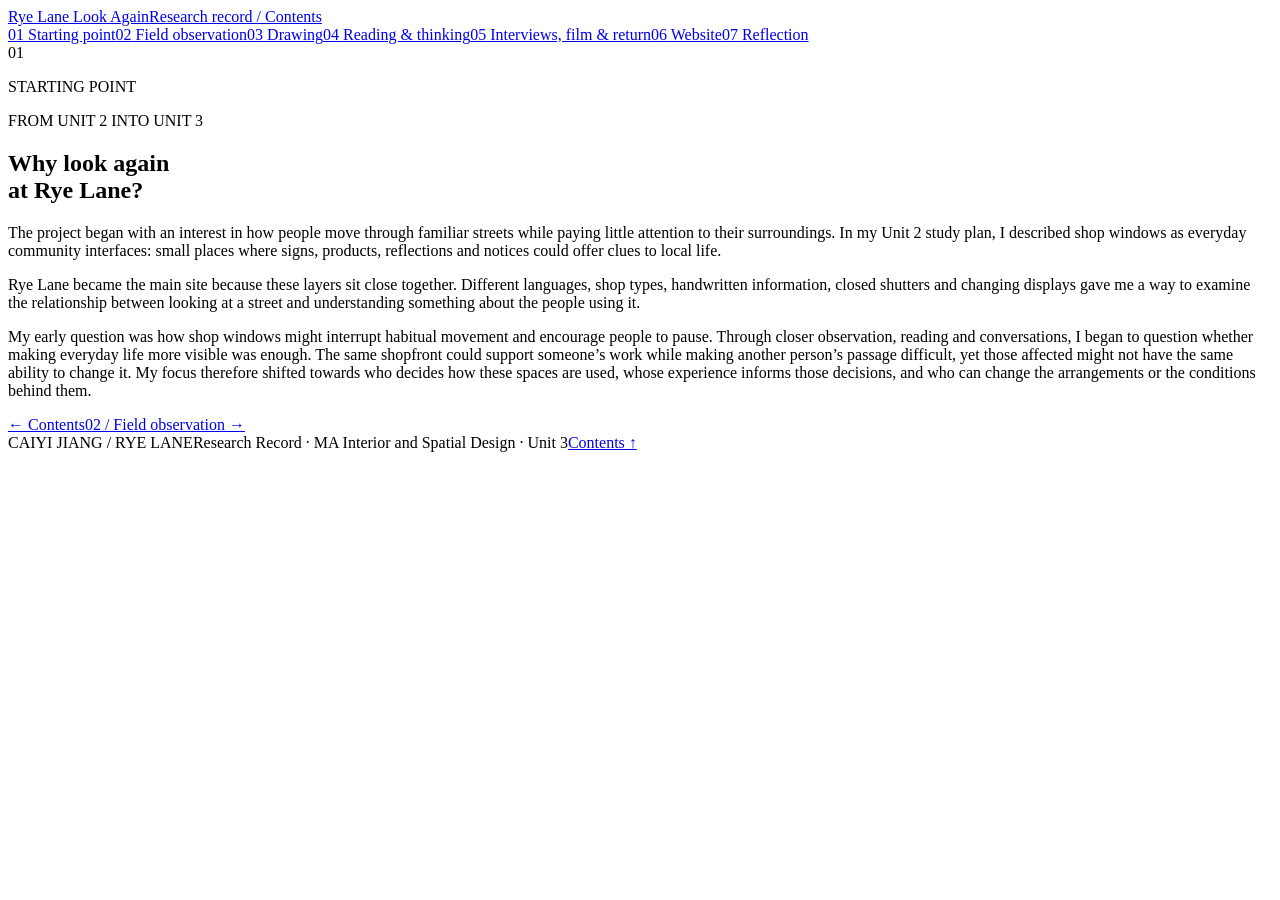
==== 01-starting-point.html @ e23d36af "Publish research record — pages and interviews (1/5)" ====
<!doctype html><html lang="en"><head><meta charset="utf-8"><meta name="viewport" content="width=device-width,initial-scale=1"><title>Starting point — Rye Lane Research Record</title><link rel="stylesheet" href="style.css"></head><body><header><a href="index.html" class="brand">Rye Lane Look Again</a><a href="index.html">Research record / Contents</a></header><nav class="chapter-nav" aria-label="Research record chapters"><a href="01-starting-point.html" aria-current="page"><span>01</span> Starting point</a><a href="02-field-observation.html"><span>02</span> Field observation</a><a href="03-drawing.html"><span>03</span> Drawing</a><a href="04-reading-thinking.html"><span>04</span> Reading & thinking</a><a href="05-interviews-film-return.html"><span>05</span> Interviews, film & return</a><a href="06-website.html"><span>06</span> Website</a><a href="07-reflection.html"><span>07</span> Reflection</a></nav><main class="chapter-page"><section id="starting" class="chapter"><aside><span>01</span><p>STARTING POINT</p></aside><div class="content"><p class="eyebrow">FROM UNIT 2 INTO UNIT 3</p><h2>Why look again<br>at Rye Lane?</h2><p>The project began with an interest in how people move through familiar streets while paying little attention to their surroundings. In my Unit 2 study plan, I described shop windows as everyday community interfaces: small places where signs, products, reflections and notices could offer clues to local life.</p><p>Rye Lane became the main site because these layers sit close together. Different languages, shop types, handwritten information, closed shutters and changing displays gave me a way to examine the relationship between looking at a street and understanding something about the people using it.</p><p>My early question was how shop windows might interrupt habitual movement and encourage people to pause. Through closer observation, reading and conversations, I began to question whether making everyday life more visible was enough. The same shopfront could support someone’s work while making another person’s passage difficult, yet those affected might not have the same ability to change it. My focus therefore shifted towards who decides how these spaces are used, whose experience informs those decisions, and who can change the arrangements or the conditions behind them.</p></div></section><nav class="page-turn" aria-label="Previous and next chapter"><a href="index.html">← Contents</a><a href="02-field-observation.html">02 / Field observation →</a></nav></main><footer><span>CAIYI JIANG / RYE LANE</span><span>Research Record · MA Interior and Spatial Design · Unit 3</span><a href="index.html">Contents ↑</a></footer><dialog id="image-dialog" aria-label="Image viewer"><div class="viewer-toolbar"><span id="viewer-title"></span><button type="button" id="viewer-close" aria-label="Close image viewer">Close ×</button></div><div class="viewer-stage"><button type="button" id="viewer-prev" aria-label="Previous image">←</button><img id="viewer-image" alt=""><button type="button" id="viewer-next" aria-label="Next image">→</button></div><p id="viewer-caption" aria-live="polite"></p></dialog><script src="gallery.js"></script></body></html>
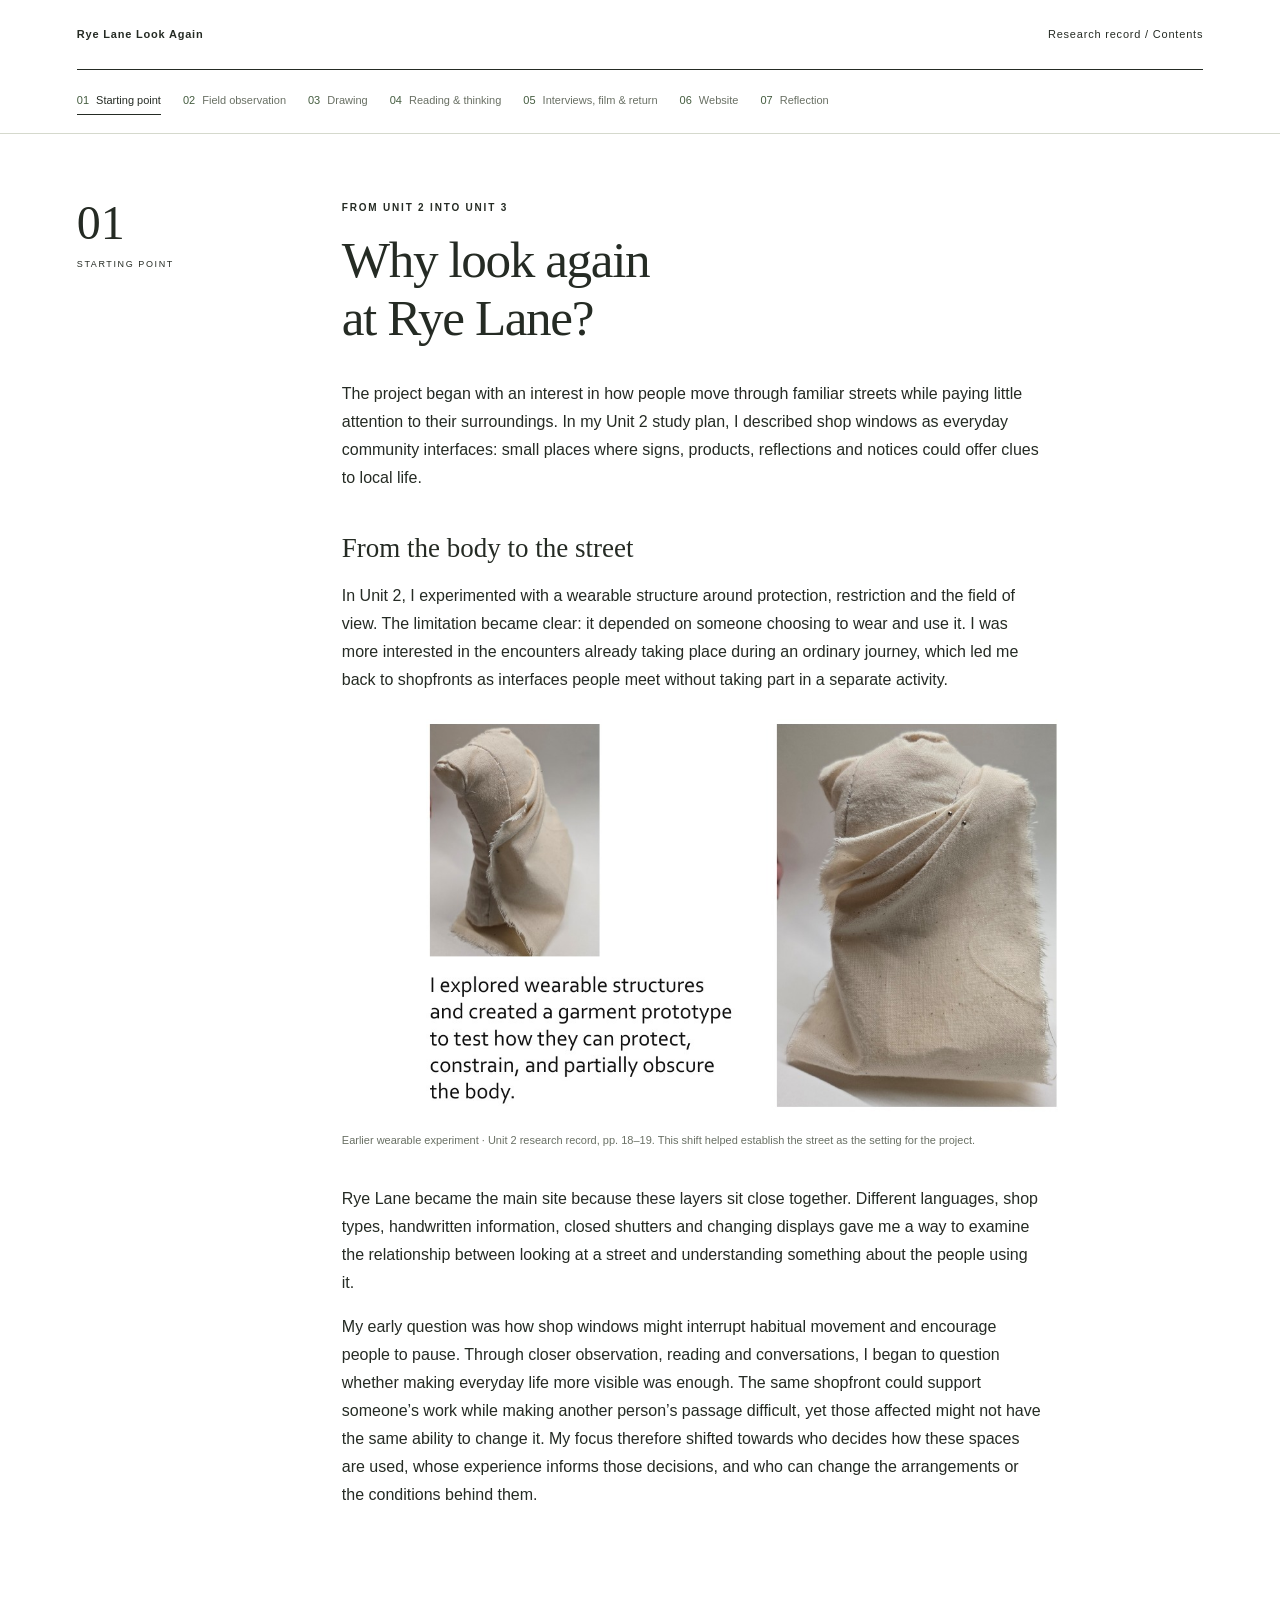
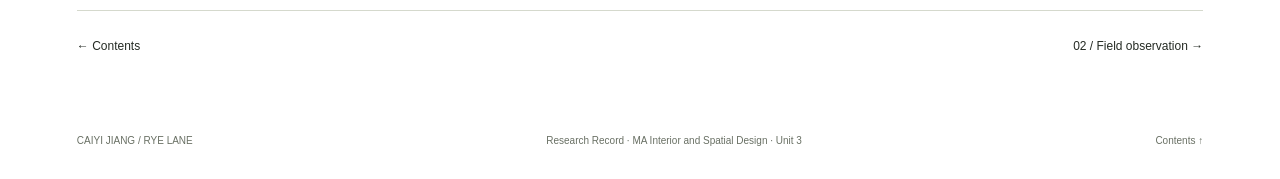
==== commit b3369877: "Connect Unit 2 experiments and visual studies to Unit 3 research" ====
--- a/01-starting-point.html
+++ b/01-starting-point.html
@@ -1 +1 @@
-<!doctype html><html lang="en"><head><meta charset="utf-8"><meta name="viewport" content="width=device-width,initial-scale=1"><title>Starting point — Rye Lane Research Record</title><link rel="stylesheet" href="style.css"></head><body><header><a href="index.html" class="brand">Rye Lane Look Again</a><a href="index.html">Research record / Contents</a></header><nav class="chapter-nav" aria-label="Research record chapters"><a href="01-starting-point.html" aria-current="page"><span>01</span> Starting point</a><a href="02-field-observation.html"><span>02</span> Field observation</a><a href="03-drawing.html"><span>03</span> Drawing</a><a href="04-reading-thinking.html"><span>04</span> Reading & thinking</a><a href="05-interviews-film-return.html"><span>05</span> Interviews, film & return</a><a href="06-website.html"><span>06</span> Website</a><a href="07-reflection.html"><span>07</span> Reflection</a></nav><main class="chapter-page"><section id="starting" class="chapter"><aside><span>01</span><p>STARTING POINT</p></aside><div class="content"><p class="eyebrow">FROM UNIT 2 INTO UNIT 3</p><h2>Why look again<br>at Rye Lane?</h2><p>The project began with an interest in how people move through familiar streets while paying little attention to their surroundings. In my Unit 2 study plan, I described shop windows as everyday community interfaces: small places where signs, products, reflections and notices could offer clues to local life.</p><p>Rye Lane became the main site because these layers sit close together. Different languages, shop types, handwritten information, closed shutters and changing displays gave me a way to examine the relationship between looking at a street and understanding something about the people using it.</p><p>My early question was how shop windows might interrupt habitual movement and encourage people to pause. Through closer observation, reading and conversations, I began to question whether making everyday life more visible was enough. The same shopfront could support someone’s work while making another person’s passage difficult, yet those affected might not have the same ability to change it. My focus therefore shifted towards who decides how these spaces are used, whose experience informs those decisions, and who can change the arrangements or the conditions behind them.</p></div></section><nav class="page-turn" aria-label="Previous and next chapter"><a href="index.html">← Contents</a><a href="02-field-observation.html">02 / Field observation →</a></nav></main><footer><span>CAIYI JIANG / RYE LANE</span><span>Research Record · MA Interior and Spatial Design · Unit 3</span><a href="index.html">Contents ↑</a></footer><dialog id="image-dialog" aria-label="Image viewer"><div class="viewer-toolbar"><span id="viewer-title"></span><button type="button" id="viewer-close" aria-label="Close image viewer">Close ×</button></div><div class="viewer-stage"><button type="button" id="viewer-prev" aria-label="Previous image">←</button><img id="viewer-image" alt=""><button type="button" id="viewer-next" aria-label="Next image">→</button></div><p id="viewer-caption" aria-live="polite"></p></dialog><script src="gallery.js"></script></body></html>+<!doctype html><html lang="en"><head><meta charset="utf-8"><meta name="viewport" content="width=device-width,initial-scale=1"><title>Starting point — Rye Lane Research Record</title><link rel="stylesheet" href="style.css"></head><body><header><a href="index.html" class="brand">Rye Lane Look Again</a><a href="index.html">Research record / Contents</a></header><nav class="chapter-nav" aria-label="Research record chapters"><a href="01-starting-point.html" aria-current="page"><span>01</span> Starting point</a><a href="02-field-observation.html"><span>02</span> Field observation</a><a href="03-drawing.html"><span>03</span> Drawing</a><a href="04-reading-thinking.html"><span>04</span> Reading & thinking</a><a href="05-interviews-film-return.html"><span>05</span> Interviews, film & return</a><a href="06-website.html"><span>06</span> Website</a><a href="07-reflection.html"><span>07</span> Reflection</a></nav><main class="chapter-page"><section id="starting" class="chapter"><aside><span>01</span><p>STARTING POINT</p></aside><div class="content"><p class="eyebrow">FROM UNIT 2 INTO UNIT 3</p><h2>Why look again<br>at Rye Lane?</h2><p>The project began with an interest in how people move through familiar streets while paying little attention to their surroundings. In my Unit 2 study plan, I described shop windows as everyday community interfaces: small places where signs, products, reflections and notices could offer clues to local life.</p><h3 class="subheading">From the body to the street</h3><p>In Unit 2, I experimented with a wearable structure around protection, restriction and the field of view. The limitation became clear: it depended on someone choosing to wear and use it. I was more interested in the encounters already taking place during an ordinary journey, which led me back to shopfronts as interfaces people meet without taking part in a separate activity.</p><figure class="unit2-figure"><a href="assets--unit2--wearable.jpg"><img loading="lazy" src="assets--unit2--wearable.jpg" alt="Earlier wearable model exploring protection and restricted vision"></a><figcaption>Earlier wearable experiment · Unit 2 research record, pp. 18–19. This shift helped establish the street as the setting for the project.</figcaption></figure><p>Rye Lane became the main site because these layers sit close together. Different languages, shop types, handwritten information, closed shutters and changing displays gave me a way to examine the relationship between looking at a street and understanding something about the people using it.</p><p>My early question was how shop windows might interrupt habitual movement and encourage people to pause. Through closer observation, reading and conversations, I began to question whether making everyday life more visible was enough. The same shopfront could support someone’s work while making another person’s passage difficult, yet those affected might not have the same ability to change it. My focus therefore shifted towards who decides how these spaces are used, whose experience informs those decisions, and who can change the arrangements or the conditions behind them.</p></div></section><nav class="page-turn" aria-label="Previous and next chapter"><a href="index.html">← Contents</a><a href="02-field-observation.html">02 / Field observation →</a></nav></main><footer><span>CAIYI JIANG / RYE LANE</span><span>Research Record · MA Interior and Spatial Design · Unit 3</span><a href="index.html">Contents ↑</a></footer><dialog id="image-dialog" aria-label="Image viewer"><div class="viewer-toolbar"><span id="viewer-title"></span><button type="button" id="viewer-close" aria-label="Close image viewer">Close ×</button></div><div class="viewer-stage"><button type="button" id="viewer-prev" aria-label="Previous image">←</button><img id="viewer-image" alt=""><button type="button" id="viewer-next" aria-label="Next image">→</button></div><p id="viewer-caption" aria-live="polite"></p></dialog><script src="gallery.js"></script></body></html>
--- a/style.css
+++ b/style.css
@@ -0,0 +1,35 @@
+:root{--bg:#fff;--ink:#252b24;--muted:#697064;--green:#455d40;--line:#d5d9cd}*{box-sizing:border-box}html{scroll-behavior:smooth;scroll-padding-top:30px}body{margin:0;background:var(--bg);color:var(--ink);font-family:Arial,sans-serif;line-height:1.75;font-size:16px}a{color:inherit;text-decoration:none}a:focus-visible{outline:2px solid var(--green);outline-offset:5px}header{margin:0 6%;display:flex;justify-content:space-between;padding:25px 0;border-bottom:1px solid var(--ink);font-size:11px;letter-spacing:.8px}.brand{font-weight:700}.brand span{margin-left:25px;font-weight:400;color:var(--muted)}main{max-width:1350px;margin:auto;padding:0 6%}.hero{padding:65px 0 0}.eyebrow{font-size:10px;font-weight:600;letter-spacing:1.8px}h1,h2,h3,blockquote{font-family:Georgia,serif;font-weight:400}h1{font-size:clamp(66px,8vw,112px);line-height:1.04;letter-spacing:-4px;margin:30px 0}h1 em{color:var(--green)}.opening{font-size:21px;max-width:640px;color:var(--muted);line-height:1.6;margin:30px 0 45px}figure{margin:35px 0}figure img{width:100%;display:block;max-height:440px;object-fit:contain;background:#fff}.hero figure img{height:255px;object-fit:cover}figcaption{font-size:11px;color:var(--muted);margin-top:12px;max-width:680px;line-height:1.6}nav{display:flex;flex-wrap:wrap;gap:14px 30px;padding:25px 0 35px;font-size:11px;border-bottom:1px solid var(--ink)}nav a:hover,header>a:hover{text-decoration:underline;text-underline-offset:5px}.chapter{display:grid;grid-template-columns:210px minmax(0,1fr);gap:55px;padding:85px 0;border-bottom:1px solid var(--line)}aside>span{font-family:Georgia,serif;font-size:48px;line-height:1}aside>p{font-size:9px;letter-spacing:1.6px;max-width:150px}.content{max-width:800px}.content>.eyebrow{margin-top:0}h2{font-size:clamp(35px,4vw,54px);line-height:1.14;letter-spacing:-1.4px;margin:15px 0 32px}.content>p{max-width:700px}.field img{height:390px;object-fit:cover}.turn{padding:23px 0 0;margin-top:35px;border-top:1px solid var(--green)}.turn>span,.question>span,.method>span{font-size:9px;letter-spacing:1.5px;font-weight:600;color:var(--green)}.turn>p{font-family:Georgia,serif;font-size:25px;line-height:1.5;margin:12px 0 0}.reading{margin:35px 0}.reading article{display:grid;grid-template-columns:1.2fr 1fr;gap:0 20px;border-top:1px solid var(--line);padding:20px 0}.reading h3{font-size:23px;margin:0}.reading span{font-size:10px;align-self:center;color:var(--green)}.reading p{grid-column:1/-1;font-size:14px;margin-bottom:0;color:var(--muted)}.question{background:#e9eddf;padding:28px 32px;margin-top:35px}.question>p{font-family:Georgia,serif;font-size:26px;line-height:1.5;margin:12px 0 0}.method{border-top:1px solid var(--line);border-bottom:1px solid var(--line);margin:32px 0 18px;padding:22px 0}.method>p{font-size:13px;line-height:2;margin:8px 0}.method b{font-weight:400;color:var(--green);padding:0 8px}.note{font-size:11px;line-height:1.8;color:var(--muted)}.interview{margin-top:40px;padding-top:25px;border-top:1px solid var(--line)}.case-label{font-size:10px;letter-spacing:.9px;font-weight:600;color:var(--green)}.case-label span{display:block;font-size:10px;letter-spacing:0;font-weight:400;color:var(--muted);margin-top:4px}blockquote{font-size:30px;line-height:1.4;margin:25px 0 18px;max-width:650px}.account{font-size:15px}.analysis{display:grid;grid-template-columns:1fr 1.15fr 1.25fr;gap:25px;padding:10px 0}.analysis h4{font-size:10px;letter-spacing:.5px;margin:8px 0}.analysis p{font-size:13px;color:var(--muted);margin:0;line-height:1.75}.argument{padding:0;list-style:none;counter-reset:argument;margin-top:35px}.argument li{counter-increment:argument;position:relative;padding:20px 0 20px 48px;border-top:1px solid var(--line)}.argument li:before{content:'0' counter(argument);position:absolute;left:0;top:24px;font-size:11px;color:var(--green)}.argument h3{font-size:24px;margin:0 0 10px;line-height:1.4}.argument p{font-size:14px;color:var(--muted);margin:0}.practice article{padding:25px 0;border-top:1px solid var(--line)}.practice span{font-size:10px;letter-spacing:1px;color:var(--green)}.practice h3{font-size:27px;margin:8px 0}.practice p{font-size:15px;margin-bottom:0}.closing{margin:35px 0;padding:25px 0;border-top:1px solid var(--green)}.closing h3{font-size:28px;margin:0 0 15px}.closing p{font-size:16px}footer{display:flex;justify-content:space-between;gap:20px;padding:30px 6%;font-size:10px;color:var(--muted)}@media(max-width:800px){.chapter{grid-template-columns:130px minmax(0,1fr);gap:25px;padding:60px 0}.analysis{grid-template-columns:1fr;gap:15px}.analysis h4{margin-bottom:3px}h1{letter-spacing:-2px}.opening{font-size:19px}}@media(max-width:560px){header{font-size:9px}.brand span{display:block;margin:3px 0 0}.hero{padding-top:35px}h1{font-size:62px}.hero figure img{height:160px}nav{gap:12px 20px}.chapter{grid-template-columns:1fr;gap:20px;padding:45px 0}aside{display:flex;gap:18px;align-items:center}aside>span{font-size:28px}aside>p{max-width:none;margin:0}h2{font-size:36px}.field img{height:270px}.reading article{grid-template-columns:1fr;gap:5px}.reading h3{font-size:22px}.question{padding:22px}.question>p{font-size:23px}blockquote{font-size:26px}footer{flex-direction:column;gap:8px}}@media(prefers-reduced-motion:reduce){html{scroll-behavior:auto}}
+
+.subheading,.reflection-detail h3{font-family:Georgia,serif;font-size:27px;line-height:1.35;font-weight:400;margin:38px 0 16px}.research-steps{display:grid;grid-template-columns:repeat(3,1fr);gap:24px;border-top:1px solid var(--line);border-bottom:1px solid var(--line);padding:24px 0;margin:30px 0}.research-steps span{font-size:9px;letter-spacing:1px;color:var(--green)}.research-steps p{font-size:14px;line-height:1.7;margin-bottom:0}.practice article>p,.reflection-detail>p{max-width:700px}.practice figure{margin:28px 0}.sequence img{max-height:none}.film-player,.short-film{margin-top:35px;padding-top:25px;border-top:1px solid var(--line)}video{display:block;width:100%;aspect-ratio:16/9;background:#111}.text-link{font-size:12px;text-decoration:underline;text-underline-offset:4px}.short-film h4{font-family:Georgia,serif;font-size:23px;font-weight:400;margin:0 0 15px}.short-film p{font-size:14px}.reflection-detail{margin-top:35px}.practice .note{font-size:11px}.film-player>p{margin:12px 0}.film-player>.eyebrow{margin-bottom:15px}@media(max-width:560px){.research-steps{grid-template-columns:1fr;gap:15px}.research-steps p{margin-top:5px}.subheading,.reflection-detail h3{font-size:25px}}
+
+.drawing-process{display:grid;grid-template-columns:repeat(2,1fr);gap:20px 30px;margin:35px 0;padding:25px 0;border-top:1px solid var(--line);border-bottom:1px solid var(--line)}.drawing-process span{font-size:10px;letter-spacing:1px;color:var(--green)}.drawing-process p{font-size:14px;margin-bottom:0}.content>article h3{font-size:27px;line-height:1.4}.content>article>span{display:none}.content>article>p{max-width:700px}.return-visit{border-top:1px solid var(--line);margin-top:45px;padding-top:30px}.return-visit h4{font-family:Georgia,serif;font-size:23px;font-weight:400;margin:30px 0 15px}.return-visit>p{max-width:700px}.content>article>h3:first-of-type{margin-top:30px}@media(max-width:560px){.drawing-process{grid-template-columns:1fr}}
+
+.gallery-intro{margin:35px 0 25px}.gallery-intro>p:not(.eyebrow){font-size:14px;color:var(--muted);max-width:680px}.photo-gallery{display:grid;grid-template-columns:repeat(3,minmax(0,1fr));gap:22px 16px;margin:25px 0 40px}.photo-gallery figure,.drawing-gallery figure{margin:0;min-width:0}.photo-gallery img{aspect-ratio:4/3;width:100%;height:auto;max-height:none;object-fit:contain;background:white}.photo-gallery figcaption{font-size:9px;letter-spacing:.8px;margin-top:8px}.photo-gallery a,.drawing-gallery>figure>a{display:block}.photo-gallery a:hover img,.drawing-gallery>figure>a:hover img{opacity:.85}.drawing-gallery{display:grid;grid-template-columns:repeat(2,minmax(0,1fr));gap:35px 20px;margin:30px 0 45px}.drawing-gallery img{width:100%;height:auto;max-height:none;aspect-ratio:4/3;object-fit:contain;background:#fff}.drawing-gallery .wide-drawing{grid-column:1/-1}.drawing-gallery .wide-drawing img{aspect-ratio:auto}.drawing-gallery figcaption{border-top:1px solid var(--line);padding-top:10px;font-size:11px;line-height:1.7}.drawing-gallery figcaption>span{display:block;font-size:9px;letter-spacing:.8px;color:var(--muted)}.drawing-gallery figcaption>a{display:block;color:var(--green);font-size:10px;margin-top:4px}@media(max-width:850px){.photo-gallery{grid-template-columns:repeat(2,minmax(0,1fr))}}@media(max-width:560px){.drawing-gallery{grid-template-columns:1fr}.photo-gallery{gap:18px 12px}.photo-gallery figcaption{font-size:8px}.drawing-gallery .wide-drawing{grid-column:auto}}
+[hidden]{display:none!important}.series{margin:32px 0 40px}.series>h4{font-family:Georgia,serif;font-size:23px;line-height:1.4;font-weight:400;margin:0 0 18px}.series .slide{margin:0}.series img{width:100%;height:auto;aspect-ratio:4/3;max-height:500px;object-fit:contain;background:#fff}.series-controls{display:flex;justify-content:center;align-items:center;gap:22px;margin-top:15px}.series-controls button,#image-dialog button{font:inherit;cursor:pointer;color:var(--ink);background:white;border:1px solid var(--line);padding:8px 16px}.series-count{font-size:11px;letter-spacing:1px}.interview-clips{display:grid;grid-template-columns:repeat(2,minmax(0,1fr));gap:22px;margin:22px 0}.interview-clips:has(>figure:only-child){grid-template-columns:1fr}.interview-video{margin:20px 0}.interview-clips .interview-video{margin:0}.interview-video video{width:100%;aspect-ratio:16/9;object-fit:contain;background:#111}.interview-video figcaption{font-size:10px}.site-gallery{display:grid;gap:28px;margin:30px 0}.site-gallery figure{margin:0}.site-gallery img{max-height:none;height:auto;object-fit:contain}.note a{text-decoration:underline;text-underline-offset:3px}#image-dialog{position:fixed;inset:0;width:min(96vw,1600px);height:94vh;max-width:96vw;max-height:94vh;padding:18px 24px;border:1px solid var(--line);background:white;color:var(--ink);overflow:hidden}#image-dialog::backdrop{background:rgba(15,20,14,.68)}.viewer-toolbar{display:flex;justify-content:space-between;align-items:center;height:45px;font-size:12px}.viewer-stage{height:calc(100% - 100px);display:flex;align-items:center;justify-content:space-between;gap:12px}.viewer-stage img{min-width:0;width:calc(100% - 120px);height:100%;object-fit:contain}.viewer-stage button{flex:none}#viewer-caption{font-size:12px;line-height:1.5;margin:10px 60px 0}a:has(>img){cursor:zoom-in}body:has(dialog[open]){overflow:hidden}@media(max-width:560px){.interview-clips{grid-template-columns:1fr}#image-dialog{padding:10px}.viewer-stage{gap:5px}.viewer-stage img{width:calc(100% - 75px)}#image-dialog .viewer-stage button{padding:8px}.viewer-toolbar{padding:0 5px}#viewer-caption{margin:10px 5px;font-size:11px}}
+
+/* Give each interview excerpt the full reading-column width. */
+.interview-clips{grid-template-columns:minmax(0,1fr);gap:28px}.interview-clips .interview-video video{width:100%;max-height:none}.drawing-gallery>figure:first-child{grid-column:auto}.drawing-gallery>figure:first-child img{aspect-ratio:4/3;max-height:none;object-fit:contain}
+
+/* Each research chapter has its own page. */
+.chapter-nav{margin:0 auto;padding:18px 6%;max-width:1350px;border-bottom:1px solid var(--line);display:flex;flex-wrap:wrap;gap:10px 22px;font-size:11px}.chapter-nav a{color:var(--muted);padding:3px 0}.chapter-nav a span{color:var(--green);margin-right:4px}.chapter-nav a[aria-current=page]{color:var(--ink);border-bottom:1px solid var(--ink)}.chapter-page .chapter{border-bottom:0;padding-top:65px}.page-turn{display:flex;justify-content:space-between;gap:25px;border-top:1px solid var(--line);border-bottom:0;padding:25px 0 45px;font-size:12px}.contents-list{padding:30px 0 60px}.contents-item{display:grid;grid-template-columns:65px 1fr 30px;gap:25px;border-top:1px solid var(--line);padding:28px 0;align-items:start}.contents-number{font-family:Georgia,serif;font-size:30px;color:var(--green);line-height:1.3}.contents-item h2{font-size:31px;margin:5px 0 10px;letter-spacing:-.6px}.contents-item p{font-size:14px;color:var(--muted);margin:0}.contents-arrow{font-size:25px}.contents-item:hover h2{text-decoration:underline;text-underline-offset:6px}.contents-page .hero{padding-bottom:5px}.drawing-note{margin:28px 0 35px;padding:22px 0;border-top:1px solid var(--line);border-bottom:1px solid var(--line)}.drawing-note h3{font-size:25px;line-height:1.4;margin:0 0 15px}.drawing-note p{font-size:15px;max-width:680px}.drawing-note p:last-child{margin-bottom:0}@media(max-width:560px){.chapter-nav{gap:6px 16px;font-size:10px;padding-top:14px;padding-bottom:14px}.chapter-page .chapter{padding-top:35px}.contents-item{grid-template-columns:35px 1fr 20px;gap:15px}.contents-item h2{font-size:25px}.contents-number{font-size:25px}.page-turn{font-size:11px;gap:15px}}
+
+.contents-page .hero figure img{height:auto;max-height:390px;object-fit:contain;background:#fff}.website-entry{cursor:pointer!important}.interview .account{margin-bottom:28px}
+
+/* Homepage: title followed by student details, without repeated top labels. */
+.contents-page .hero h1{font-family:"Helvetica Neue",Arial,sans-serif;font-size:clamp(62px,8.3vw,116px);font-weight:500;letter-spacing:-4px;line-height:1.02;margin-top:10px}.contents-page .hero h1 em{font-style:normal;font-weight:400}.contents-page .student-info{font-size:25px;line-height:1.65;color:var(--ink);max-width:800px;margin:35px 0 45px}@media(max-width:560px){.contents-page .hero h1{font-size:62px;letter-spacing:-2.5px}.contents-page .student-info{font-size:20px}}
+
+.contents-page .student-info{font-size:18px;line-height:1.7;letter-spacing:.15px;color:var(--muted);margin:28px 0 40px}.contents-page .hero{padding-top:50px}.contents-page .hero figure img{max-height:350px}@media(max-width:560px){.contents-page .student-info{font-size:16px}.contents-page .hero{padding-top:35px}}
+
+/* Cleaner homepage cover and chapter list. */
+.contents-page .hero h1{font-size:clamp(58px,7.4vw,102px)}.contents-page .hero figure{margin:35px -3% 45px}.contents-page .hero figure img{width:100%;height:auto;max-height:none;object-fit:contain}.contents-item{align-items:center;padding:26px 0}.contents-item h2{margin:0;font-size:29px}@media(max-width:560px){.contents-page .hero h1{font-size:56px}.contents-page .hero figure{margin:28px -4% 35px}.contents-item h2{font-size:24px}}
+
+.comparison-series{margin:38px 0 50px;padding-bottom:25px;border-bottom:1px solid var(--line)}.comparison-pair{display:grid;grid-template-columns:repeat(2,minmax(0,1fr));gap:18px}.comparison-pair>div>span{display:block;font-size:9px;letter-spacing:1px;color:var(--muted);margin-bottom:10px}.comparison-pair img{width:100%;height:270px;aspect-ratio:auto;max-height:none;object-fit:contain;background:#fff}.comparison-slide figcaption{margin-top:18px;max-width:660px;font-size:12px}.comparison-slide figcaption strong{font-size:14px;font-weight:400;color:var(--ink)}@media(max-width:560px){.comparison-pair{gap:10px}.comparison-pair img{height:190px}.comparison-slide figcaption{font-size:11px}}
+
+.reading-entry{border-top:1px solid var(--line);padding-top:28px;margin-top:38px}.reading-entry h3{font-family:Georgia,serif;font-size:29px;font-weight:400;line-height:1.35;margin:0 0 20px}.reading-entry .passage-reference{font-size:12px;line-height:1.8;color:var(--muted);max-width:680px;margin:0 0 24px;padding-left:18px;border-left:2px solid #d5d9cd}.reading-entry>p:not(.passage-reference){max-width:700px}.reading-transition{border-top:1px solid var(--line);padding-top:25px;margin-top:35px;font-size:15px;color:var(--muted)}@media(max-width:560px){.reading-entry h3{font-size:26px}}
+
+/* Clearer interview headings, quieter excerpts and a stronger return section. */
+.interview h3.case-label{font-family:Georgia,serif;font-weight:400;font-size:29px;line-height:1.3;letter-spacing:-.4px;color:var(--ink);margin:0 0 25px}.interview h3.case-label span{display:block;font-family:Arial,sans-serif;font-weight:400;font-size:10px;letter-spacing:.3px;line-height:1.7;color:var(--muted);margin-top:10px}.interview .interview-quote{font-family:Georgia,serif;font-size:21px;line-height:1.5;border-left:2px solid var(--line);padding:0 0 0 18px;margin:25px 0 18px;color:var(--green)}.return-visit{margin-top:60px;padding-top:40px;border-top:1px solid var(--ink)}.return-kicker{font-size:12px;letter-spacing:2px;color:var(--green);margin:0 0 15px}.return-visit h3.return-title{font-family:Georgia,serif;font-size:39px;font-weight:400;line-height:1.15;letter-spacing:-1px;margin:0 0 30px}@media(max-width:560px){.interview h3.case-label{font-size:26px}.return-visit h3.return-title{font-size:33px}.interview .interview-quote{font-size:20px}}
+
+.interview h3.case-label{font-size:24px;letter-spacing:-.2px;margin-bottom:21px}@media(max-width:560px){.interview h3.case-label{font-size:22px}}
+
+.unit2-figure{margin:25px 0 35px}.unit2-figure img{width:100%;height:auto;max-height:400px;object-fit:contain}.unit2-figure figcaption{font-size:11px;line-height:1.7}.reference-gallery{display:grid;grid-template-columns:repeat(2,minmax(0,1fr));gap:20px;margin:25px 0}.reference-gallery .unit2-figure{margin:0}.reference-gallery img{height:260px;object-fit:contain}.unit2-history .slide img{height:auto;max-height:430px;aspect-ratio:16/9;object-fit:contain}@media(max-width:560px){.reference-gallery{grid-template-columns:1fr}.reference-gallery img{height:auto;max-height:340px}}
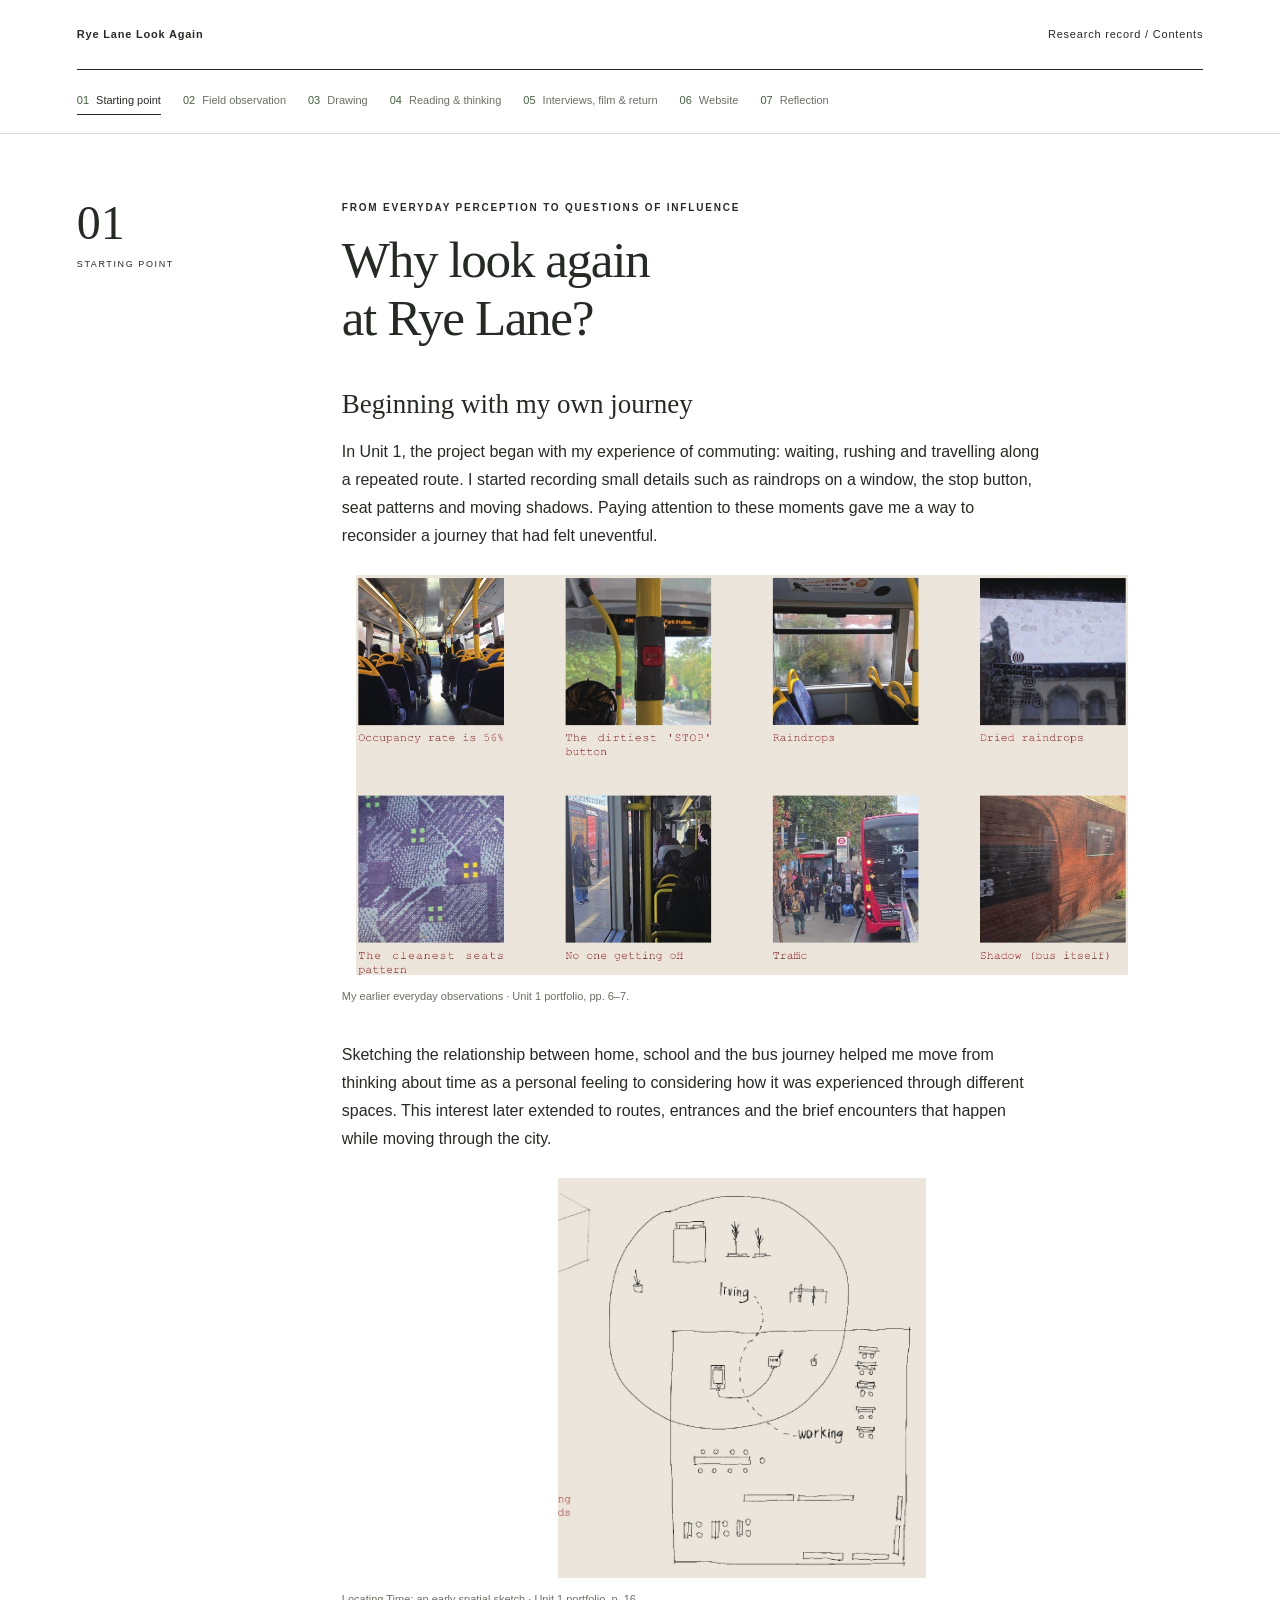
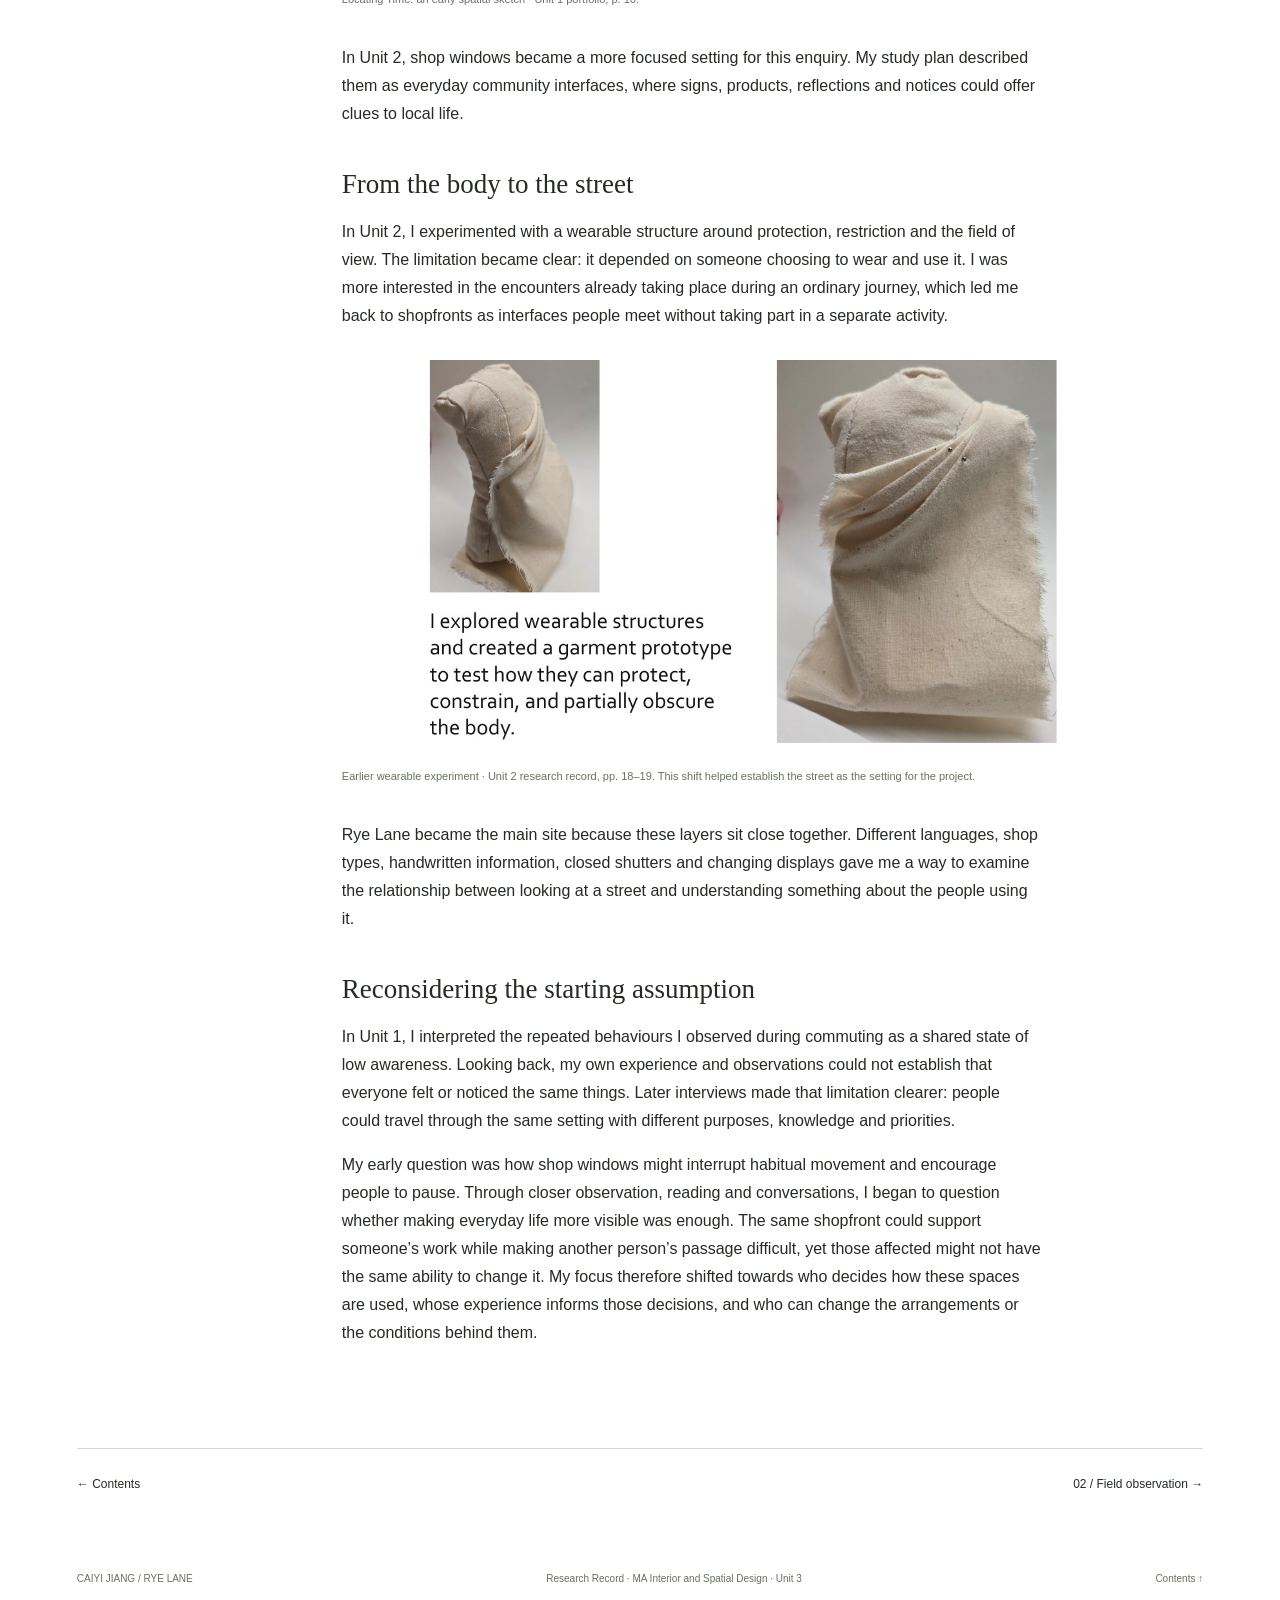
==== commit 260722d5: "Add Unit 1 origins, observation experiments and reflection" ====
--- a/01-starting-point.html
+++ b/01-starting-point.html
@@ -1 +1 @@
-<!doctype html><html lang="en"><head><meta charset="utf-8"><meta name="viewport" content="width=device-width,initial-scale=1"><title>Starting point — Rye Lane Research Record</title><link rel="stylesheet" href="style.css"></head><body><header><a href="index.html" class="brand">Rye Lane Look Again</a><a href="index.html">Research record / Contents</a></header><nav class="chapter-nav" aria-label="Research record chapters"><a href="01-starting-point.html" aria-current="page"><span>01</span> Starting point</a><a href="02-field-observation.html"><span>02</span> Field observation</a><a href="03-drawing.html"><span>03</span> Drawing</a><a href="04-reading-thinking.html"><span>04</span> Reading & thinking</a><a href="05-interviews-film-return.html"><span>05</span> Interviews, film & return</a><a href="06-website.html"><span>06</span> Website</a><a href="07-reflection.html"><span>07</span> Reflection</a></nav><main class="chapter-page"><section id="starting" class="chapter"><aside><span>01</span><p>STARTING POINT</p></aside><div class="content"><p class="eyebrow">FROM UNIT 2 INTO UNIT 3</p><h2>Why look again<br>at Rye Lane?</h2><p>The project began with an interest in how people move through familiar streets while paying little attention to their surroundings. In my Unit 2 study plan, I described shop windows as everyday community interfaces: small places where signs, products, reflections and notices could offer clues to local life.</p><h3 class="subheading">From the body to the street</h3><p>In Unit 2, I experimented with a wearable structure around protection, restriction and the field of view. The limitation became clear: it depended on someone choosing to wear and use it. I was more interested in the encounters already taking place during an ordinary journey, which led me back to shopfronts as interfaces people meet without taking part in a separate activity.</p><figure class="unit2-figure"><a href="assets--unit2--wearable.jpg"><img loading="lazy" src="assets--unit2--wearable.jpg" alt="Earlier wearable model exploring protection and restricted vision"></a><figcaption>Earlier wearable experiment · Unit 2 research record, pp. 18–19. This shift helped establish the street as the setting for the project.</figcaption></figure><p>Rye Lane became the main site because these layers sit close together. Different languages, shop types, handwritten information, closed shutters and changing displays gave me a way to examine the relationship between looking at a street and understanding something about the people using it.</p><p>My early question was how shop windows might interrupt habitual movement and encourage people to pause. Through closer observation, reading and conversations, I began to question whether making everyday life more visible was enough. The same shopfront could support someone’s work while making another person’s passage difficult, yet those affected might not have the same ability to change it. My focus therefore shifted towards who decides how these spaces are used, whose experience informs those decisions, and who can change the arrangements or the conditions behind them.</p></div></section><nav class="page-turn" aria-label="Previous and next chapter"><a href="index.html">← Contents</a><a href="02-field-observation.html">02 / Field observation →</a></nav></main><footer><span>CAIYI JIANG / RYE LANE</span><span>Research Record · MA Interior and Spatial Design · Unit 3</span><a href="index.html">Contents ↑</a></footer><dialog id="image-dialog" aria-label="Image viewer"><div class="viewer-toolbar"><span id="viewer-title"></span><button type="button" id="viewer-close" aria-label="Close image viewer">Close ×</button></div><div class="viewer-stage"><button type="button" id="viewer-prev" aria-label="Previous image">←</button><img id="viewer-image" alt=""><button type="button" id="viewer-next" aria-label="Next image">→</button></div><p id="viewer-caption" aria-live="polite"></p></dialog><script src="gallery.js"></script></body></html>+<!doctype html><html lang="en"><head><meta charset="utf-8"><meta name="viewport" content="width=device-width,initial-scale=1"><title>Starting point — Rye Lane Research Record</title><link rel="stylesheet" href="style.css"></head><body><header><a href="index.html" class="brand">Rye Lane Look Again</a><a href="index.html">Research record / Contents</a></header><nav class="chapter-nav" aria-label="Research record chapters"><a href="01-starting-point.html" aria-current="page"><span>01</span> Starting point</a><a href="02-field-observation.html"><span>02</span> Field observation</a><a href="03-drawing.html"><span>03</span> Drawing</a><a href="04-reading-thinking.html"><span>04</span> Reading & thinking</a><a href="05-interviews-film-return.html"><span>05</span> Interviews, film & return</a><a href="06-website.html"><span>06</span> Website</a><a href="07-reflection.html"><span>07</span> Reflection</a></nav><main class="chapter-page"><section id="starting" class="chapter"><aside><span>01</span><p>STARTING POINT</p></aside><div class="content"><p class="eyebrow">FROM EVERYDAY PERCEPTION TO QUESTIONS OF INFLUENCE</p><h2>Why look again<br>at Rye Lane?</h2><h3 class="subheading">Beginning with my own journey</h3><p>In Unit 1, the project began with my experience of commuting: waiting, rushing and travelling along a repeated route. I started recording small details such as raindrops on a window, the stop button, seat patterns and moving shadows. Paying attention to these moments gave me a way to reconsider a journey that had felt uneventful.</p><figure class="unit2-figure unit1-figure"><a href="assets--unit1--commute-observations.jpg"><img loading="lazy" src="assets--unit1--commute-observations.jpg" alt="Earlier commute observations of bus interiors, raindrops, controls and shadows"></a><figcaption>My earlier everyday observations · Unit 1 portfolio, pp. 6–7.</figcaption></figure><p>Sketching the relationship between home, school and the bus journey helped me move from thinking about time as a personal feeling to considering how it was experienced through different spaces. This interest later extended to routes, entrances and the brief encounters that happen while moving through the city.</p><figure class="unit2-figure unit1-figure"><a href="assets--unit1--locating-time.jpg"><img loading="lazy" src="assets--unit1--locating-time.jpg" alt="Earlier spatial sketch relating home, work and travel"></a><figcaption>Locating Time: an early spatial sketch · Unit 1 portfolio, p. 16.</figcaption></figure><p>In Unit 2, shop windows became a more focused setting for this enquiry. My study plan described them as everyday community interfaces, where signs, products, reflections and notices could offer clues to local life.</p><h3 class="subheading">From the body to the street</h3><p>In Unit 2, I experimented with a wearable structure around protection, restriction and the field of view. The limitation became clear: it depended on someone choosing to wear and use it. I was more interested in the encounters already taking place during an ordinary journey, which led me back to shopfronts as interfaces people meet without taking part in a separate activity.</p><figure class="unit2-figure"><a href="assets--unit2--wearable.jpg"><img loading="lazy" src="assets--unit2--wearable.jpg" alt="Earlier wearable model exploring protection and restricted vision"></a><figcaption>Earlier wearable experiment · Unit 2 research record, pp. 18–19. This shift helped establish the street as the setting for the project.</figcaption></figure><p>Rye Lane became the main site because these layers sit close together. Different languages, shop types, handwritten information, closed shutters and changing displays gave me a way to examine the relationship between looking at a street and understanding something about the people using it.</p><h3 class="subheading">Reconsidering the starting assumption</h3><p>In Unit 1, I interpreted the repeated behaviours I observed during commuting as a shared state of low awareness. Looking back, my own experience and observations could not establish that everyone felt or noticed the same things. Later interviews made that limitation clearer: people could travel through the same setting with different purposes, knowledge and priorities.</p><p>My early question was how shop windows might interrupt habitual movement and encourage people to pause. Through closer observation, reading and conversations, I began to question whether making everyday life more visible was enough. The same shopfront could support someone’s work while making another person’s passage difficult, yet those affected might not have the same ability to change it. My focus therefore shifted towards who decides how these spaces are used, whose experience informs those decisions, and who can change the arrangements or the conditions behind them.</p></div></section><nav class="page-turn" aria-label="Previous and next chapter"><a href="index.html">← Contents</a><a href="02-field-observation.html">02 / Field observation →</a></nav></main><footer><span>CAIYI JIANG / RYE LANE</span><span>Research Record · MA Interior and Spatial Design · Unit 3</span><a href="index.html">Contents ↑</a></footer><dialog id="image-dialog" aria-label="Image viewer"><div class="viewer-toolbar"><span id="viewer-title"></span><button type="button" id="viewer-close" aria-label="Close image viewer">Close ×</button></div><div class="viewer-stage"><button type="button" id="viewer-prev" aria-label="Previous image">←</button><img id="viewer-image" alt=""><button type="button" id="viewer-next" aria-label="Next image">→</button></div><p id="viewer-caption" aria-live="polite"></p></dialog><script src="gallery.js"></script></body></html>
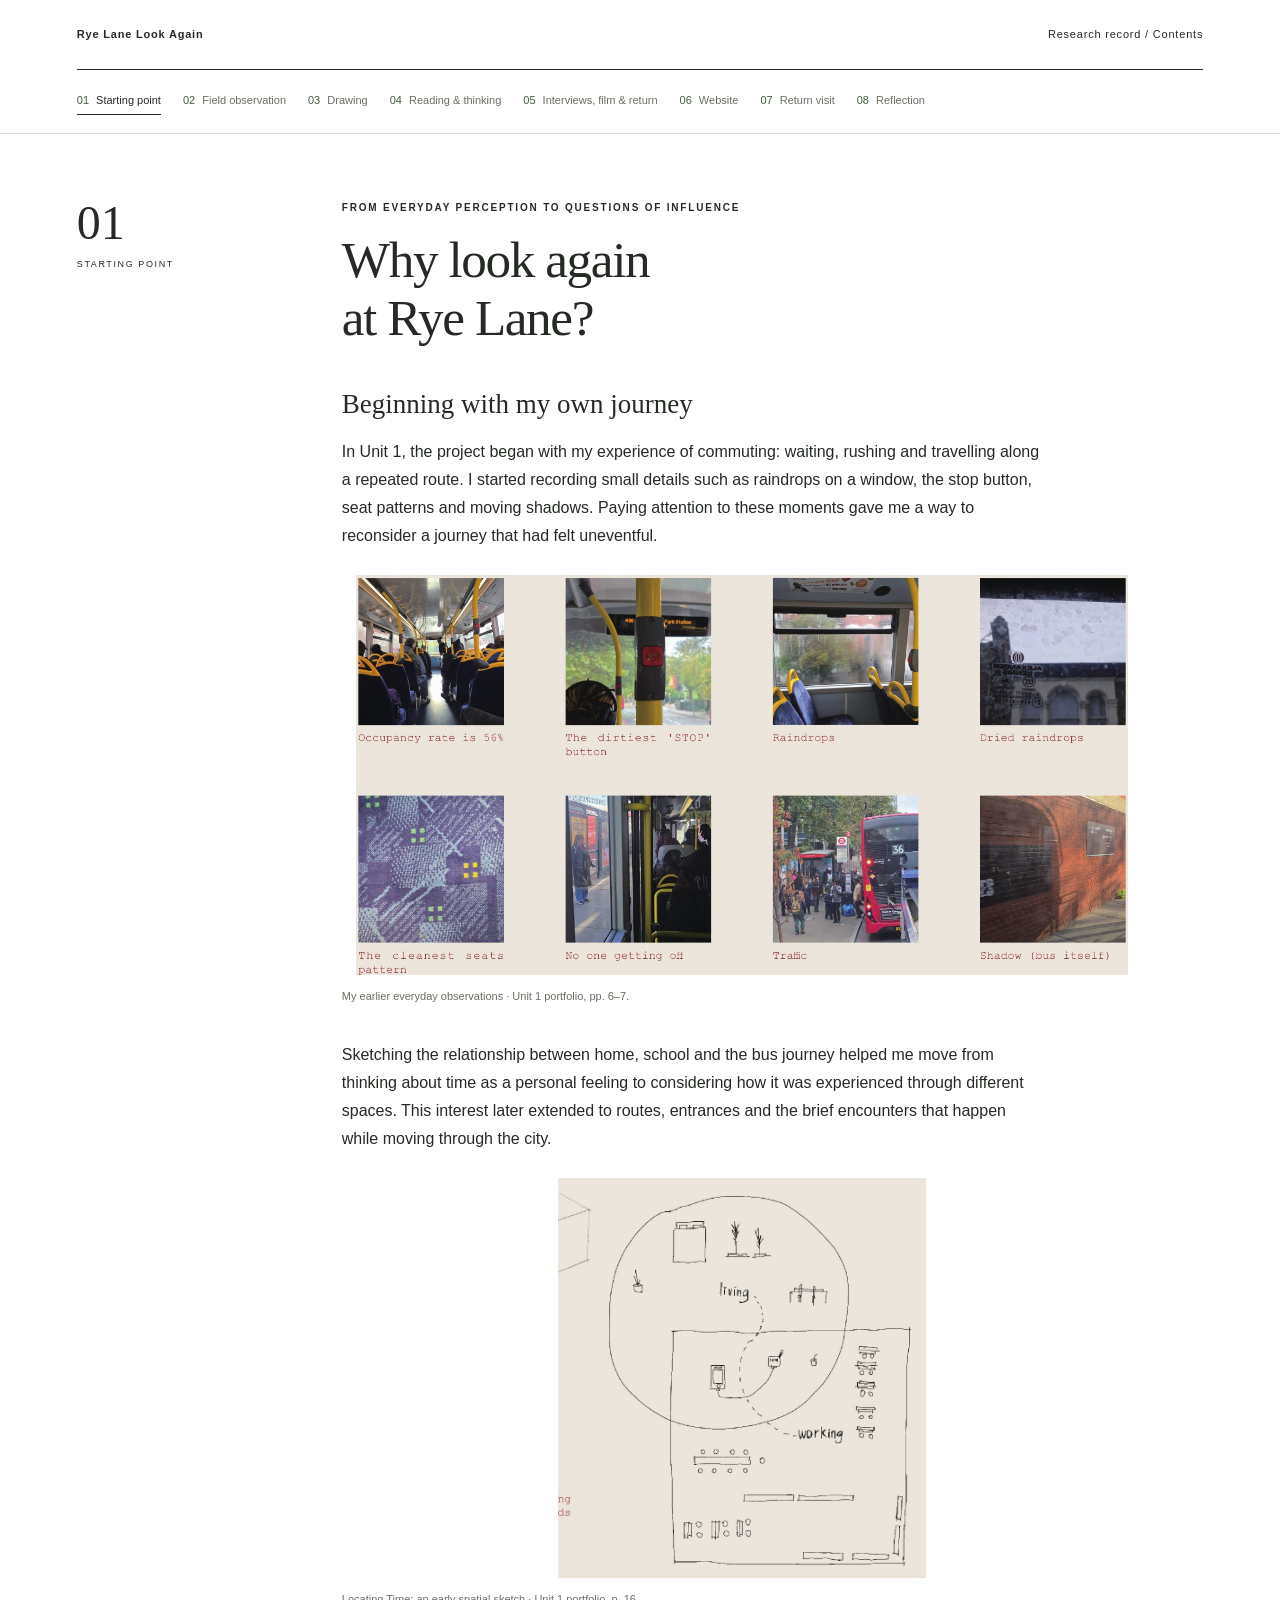
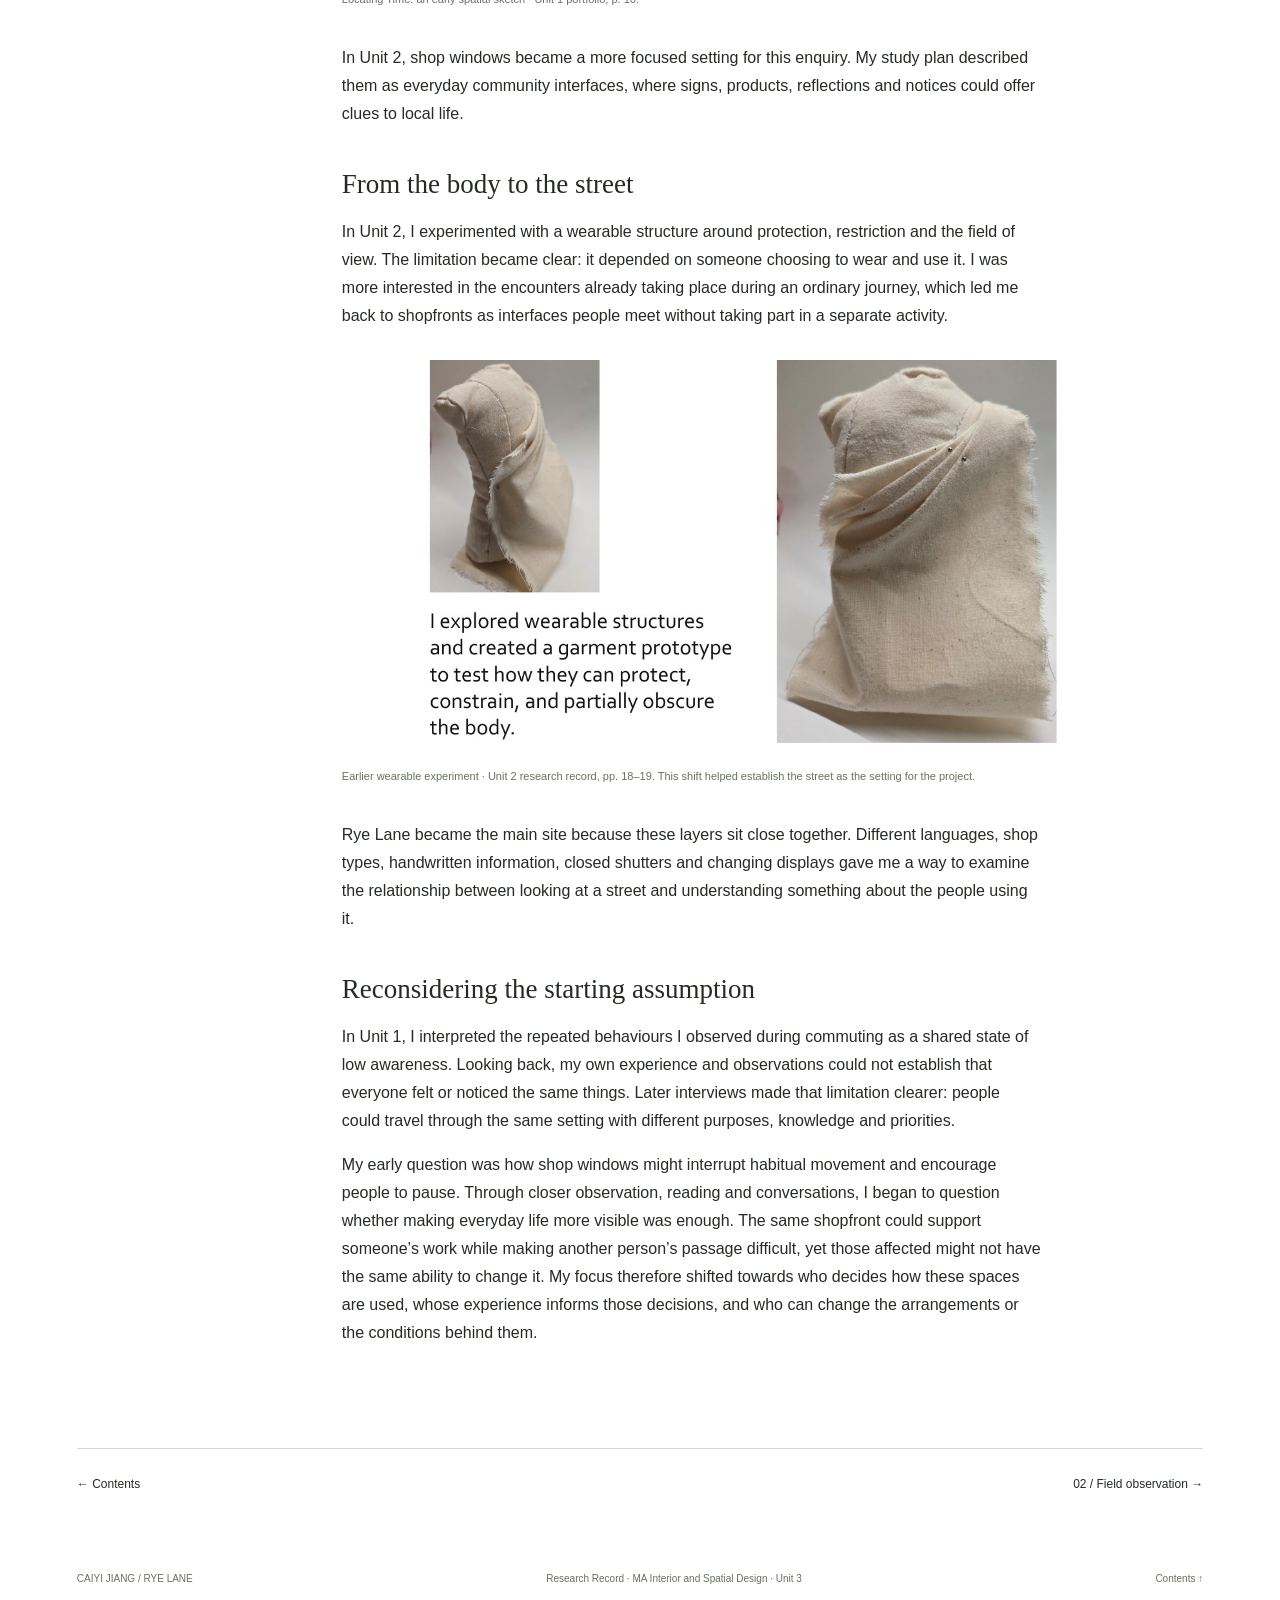
==== commit baf09640: "Add return visit chapter and subtitled feedback videos" ====
--- a/01-starting-point.html
+++ b/01-starting-point.html
@@ -1 +1 @@
-<!doctype html><html lang="en"><head><meta charset="utf-8"><meta name="viewport" content="width=device-width,initial-scale=1"><title>Starting point — Rye Lane Research Record</title><link rel="stylesheet" href="style.css"></head><body><header><a href="index.html" class="brand">Rye Lane Look Again</a><a href="index.html">Research record / Contents</a></header><nav class="chapter-nav" aria-label="Research record chapters"><a href="01-starting-point.html" aria-current="page"><span>01</span> Starting point</a><a href="02-field-observation.html"><span>02</span> Field observation</a><a href="03-drawing.html"><span>03</span> Drawing</a><a href="04-reading-thinking.html"><span>04</span> Reading & thinking</a><a href="05-interviews-film-return.html"><span>05</span> Interviews, film & return</a><a href="06-website.html"><span>06</span> Website</a><a href="07-reflection.html"><span>07</span> Reflection</a></nav><main class="chapter-page"><section id="starting" class="chapter"><aside><span>01</span><p>STARTING POINT</p></aside><div class="content"><p class="eyebrow">FROM EVERYDAY PERCEPTION TO QUESTIONS OF INFLUENCE</p><h2>Why look again<br>at Rye Lane?</h2><h3 class="subheading">Beginning with my own journey</h3><p>In Unit 1, the project began with my experience of commuting: waiting, rushing and travelling along a repeated route. I started recording small details such as raindrops on a window, the stop button, seat patterns and moving shadows. Paying attention to these moments gave me a way to reconsider a journey that had felt uneventful.</p><figure class="unit2-figure unit1-figure"><a href="assets--unit1--commute-observations.jpg"><img loading="lazy" src="assets--unit1--commute-observations.jpg" alt="Earlier commute observations of bus interiors, raindrops, controls and shadows"></a><figcaption>My earlier everyday observations · Unit 1 portfolio, pp. 6–7.</figcaption></figure><p>Sketching the relationship between home, school and the bus journey helped me move from thinking about time as a personal feeling to considering how it was experienced through different spaces. This interest later extended to routes, entrances and the brief encounters that happen while moving through the city.</p><figure class="unit2-figure unit1-figure"><a href="assets--unit1--locating-time.jpg"><img loading="lazy" src="assets--unit1--locating-time.jpg" alt="Earlier spatial sketch relating home, work and travel"></a><figcaption>Locating Time: an early spatial sketch · Unit 1 portfolio, p. 16.</figcaption></figure><p>In Unit 2, shop windows became a more focused setting for this enquiry. My study plan described them as everyday community interfaces, where signs, products, reflections and notices could offer clues to local life.</p><h3 class="subheading">From the body to the street</h3><p>In Unit 2, I experimented with a wearable structure around protection, restriction and the field of view. The limitation became clear: it depended on someone choosing to wear and use it. I was more interested in the encounters already taking place during an ordinary journey, which led me back to shopfronts as interfaces people meet without taking part in a separate activity.</p><figure class="unit2-figure"><a href="assets--unit2--wearable.jpg"><img loading="lazy" src="assets--unit2--wearable.jpg" alt="Earlier wearable model exploring protection and restricted vision"></a><figcaption>Earlier wearable experiment · Unit 2 research record, pp. 18–19. This shift helped establish the street as the setting for the project.</figcaption></figure><p>Rye Lane became the main site because these layers sit close together. Different languages, shop types, handwritten information, closed shutters and changing displays gave me a way to examine the relationship between looking at a street and understanding something about the people using it.</p><h3 class="subheading">Reconsidering the starting assumption</h3><p>In Unit 1, I interpreted the repeated behaviours I observed during commuting as a shared state of low awareness. Looking back, my own experience and observations could not establish that everyone felt or noticed the same things. Later interviews made that limitation clearer: people could travel through the same setting with different purposes, knowledge and priorities.</p><p>My early question was how shop windows might interrupt habitual movement and encourage people to pause. Through closer observation, reading and conversations, I began to question whether making everyday life more visible was enough. The same shopfront could support someone’s work while making another person’s passage difficult, yet those affected might not have the same ability to change it. My focus therefore shifted towards who decides how these spaces are used, whose experience informs those decisions, and who can change the arrangements or the conditions behind them.</p></div></section><nav class="page-turn" aria-label="Previous and next chapter"><a href="index.html">← Contents</a><a href="02-field-observation.html">02 / Field observation →</a></nav></main><footer><span>CAIYI JIANG / RYE LANE</span><span>Research Record · MA Interior and Spatial Design · Unit 3</span><a href="index.html">Contents ↑</a></footer><dialog id="image-dialog" aria-label="Image viewer"><div class="viewer-toolbar"><span id="viewer-title"></span><button type="button" id="viewer-close" aria-label="Close image viewer">Close ×</button></div><div class="viewer-stage"><button type="button" id="viewer-prev" aria-label="Previous image">←</button><img id="viewer-image" alt=""><button type="button" id="viewer-next" aria-label="Next image">→</button></div><p id="viewer-caption" aria-live="polite"></p></dialog><script src="gallery.js"></script></body></html>+<!doctype html><html lang="en"><head><meta charset="utf-8"><meta name="viewport" content="width=device-width,initial-scale=1"><title>Starting point — Rye Lane Research Record</title><link rel="stylesheet" href="style.css"></head><body><header><a href="index.html" class="brand">Rye Lane Look Again</a><a href="index.html">Research record / Contents</a></header><nav class="chapter-nav" aria-label="Research record chapters"><a href="01-starting-point.html" aria-current="page"><span>01</span> Starting point</a><a href="02-field-observation.html"><span>02</span> Field observation</a><a href="03-drawing.html"><span>03</span> Drawing</a><a href="04-reading-thinking.html"><span>04</span> Reading & thinking</a><a href="05-interviews-film-return.html"><span>05</span> Interviews, film & return</a><a href="06-website.html"><span>06</span> Website</a><a href="07-return-visit.html"><span>07</span> Return visit</a><a href="08-reflection.html"><span>08</span> Reflection</a></nav><main class="chapter-page"><section id="starting" class="chapter"><aside><span>01</span><p>STARTING POINT</p></aside><div class="content"><p class="eyebrow">FROM EVERYDAY PERCEPTION TO QUESTIONS OF INFLUENCE</p><h2>Why look again<br>at Rye Lane?</h2><h3 class="subheading">Beginning with my own journey</h3><p>In Unit 1, the project began with my experience of commuting: waiting, rushing and travelling along a repeated route. I started recording small details such as raindrops on a window, the stop button, seat patterns and moving shadows. Paying attention to these moments gave me a way to reconsider a journey that had felt uneventful.</p><figure class="unit2-figure unit1-figure"><a href="assets--unit1--commute-observations.jpg"><img loading="lazy" src="assets--unit1--commute-observations.jpg" alt="Earlier commute observations of bus interiors, raindrops, controls and shadows"></a><figcaption>My earlier everyday observations · Unit 1 portfolio, pp. 6–7.</figcaption></figure><p>Sketching the relationship between home, school and the bus journey helped me move from thinking about time as a personal feeling to considering how it was experienced through different spaces. This interest later extended to routes, entrances and the brief encounters that happen while moving through the city.</p><figure class="unit2-figure unit1-figure"><a href="assets--unit1--locating-time.jpg"><img loading="lazy" src="assets--unit1--locating-time.jpg" alt="Earlier spatial sketch relating home, work and travel"></a><figcaption>Locating Time: an early spatial sketch · Unit 1 portfolio, p. 16.</figcaption></figure><p>In Unit 2, shop windows became a more focused setting for this enquiry. My study plan described them as everyday community interfaces, where signs, products, reflections and notices could offer clues to local life.</p><h3 class="subheading">From the body to the street</h3><p>In Unit 2, I experimented with a wearable structure around protection, restriction and the field of view. The limitation became clear: it depended on someone choosing to wear and use it. I was more interested in the encounters already taking place during an ordinary journey, which led me back to shopfronts as interfaces people meet without taking part in a separate activity.</p><figure class="unit2-figure"><a href="assets--unit2--wearable.jpg"><img loading="lazy" src="assets--unit2--wearable.jpg" alt="Earlier wearable model exploring protection and restricted vision"></a><figcaption>Earlier wearable experiment · Unit 2 research record, pp. 18–19. This shift helped establish the street as the setting for the project.</figcaption></figure><p>Rye Lane became the main site because these layers sit close together. Different languages, shop types, handwritten information, closed shutters and changing displays gave me a way to examine the relationship between looking at a street and understanding something about the people using it.</p><h3 class="subheading">Reconsidering the starting assumption</h3><p>In Unit 1, I interpreted the repeated behaviours I observed during commuting as a shared state of low awareness. Looking back, my own experience and observations could not establish that everyone felt or noticed the same things. Later interviews made that limitation clearer: people could travel through the same setting with different purposes, knowledge and priorities.</p><p>My early question was how shop windows might interrupt habitual movement and encourage people to pause. Through closer observation, reading and conversations, I began to question whether making everyday life more visible was enough. The same shopfront could support someone’s work while making another person’s passage difficult, yet those affected might not have the same ability to change it. My focus therefore shifted towards who decides how these spaces are used, whose experience informs those decisions, and who can change the arrangements or the conditions behind them.</p></div></section><nav class="page-turn" aria-label="Previous and next chapter"><a href="index.html">← Contents</a><a href="02-field-observation.html">02 / Field observation →</a></nav></main><footer><span>CAIYI JIANG / RYE LANE</span><span>Research Record · MA Interior and Spatial Design · Unit 3</span><a href="index.html">Contents ↑</a></footer><dialog id="image-dialog" aria-label="Image viewer"><div class="viewer-toolbar"><span id="viewer-title"></span><button type="button" id="viewer-close" aria-label="Close image viewer">Close ×</button></div><div class="viewer-stage"><button type="button" id="viewer-prev" aria-label="Previous image">←</button><img id="viewer-image" alt=""><button type="button" id="viewer-next" aria-label="Next image">→</button></div><p id="viewer-caption" aria-live="polite"></p></dialog><script src="gallery.js"></script></body></html>
--- a/style.css
+++ b/style.css
@@ -33,3 +33,23 @@
 .interview h3.case-label{font-size:24px;letter-spacing:-.2px;margin-bottom:21px}@media(max-width:560px){.interview h3.case-label{font-size:22px}}
 
 .unit2-figure{margin:25px 0 35px}.unit2-figure img{width:100%;height:auto;max-height:400px;object-fit:contain}.unit2-figure figcaption{font-size:11px;line-height:1.7}.reference-gallery{display:grid;grid-template-columns:repeat(2,minmax(0,1fr));gap:20px;margin:25px 0}.reference-gallery .unit2-figure{margin:0}.reference-gallery img{height:260px;object-fit:contain}.unit2-history .slide img{height:auto;max-height:430px;aspect-ratio:16/9;object-fit:contain}@media(max-width:560px){.reference-gallery{grid-template-columns:1fr}.reference-gallery img{height:auto;max-height:340px}}
+
+/* Compact title screenshots, aligned within the chapter text width. */
+.portfolio-sitemap{margin:40px 0;padding:28px 0 36px;border-block:1px solid var(--line);scroll-margin-top:30px}.portfolio-sitemap>.subheading{margin:0 0 26px}.portfolio-sitemap .sitemap-figure{width:100%;margin:0}.visual-map-scroll{width:100%;overflow-x:auto;padding:4px 0 12px}.visual-map{padding:0}.map-home{width:150px;margin:0 auto;padding-bottom:30px;position:relative}.map-home:after{content:"";position:absolute;left:50%;bottom:0;height:30px;border-left:1px solid #a6b09b}.map-branches,.map-branches ul{list-style:none;margin:0;padding:0}.map-branches{display:grid;grid-template-columns:repeat(5,minmax(0,1fr));gap:10px;position:relative;align-items:start}.map-branches:before{content:"";position:absolute;top:0;left:calc(10% - 4px);right:calc(10% - 4px);border-top:1px solid #a6b09b}.map-branches>li{position:relative;padding-top:26px;min-width:0}.map-branches>li:before{content:"";position:absolute;left:50%;top:0;height:26px;border-left:1px solid #a6b09b}.map-branches ul>li{position:relative;padding-top:24px}.map-branches ul>li:before{content:"";position:absolute;left:50%;top:0;height:24px;border-left:1px solid #a6b09b}.map-card{display:block!important;background:#fff;border:1px solid #dce1d5!important;color:var(--ink);text-decoration:none!important;box-shadow:none}.content .map-card img{display:block;width:100%;height:auto;aspect-ratio:2.8/1;max-height:none;object-fit:cover;object-position:top;margin:0;border-bottom:1px solid #e5e8e0}.map-card>span{display:flex;align-items:center;justify-content:center;text-align:center;box-sizing:border-box;padding:7px 4px;height:43px;font-size:9px;line-height:1.35;overflow-wrap:anywhere}.map-card:hover,.map-card:focus-visible{outline:1px solid var(--green);outline-offset:2px}.map-home .map-card>span{height:30px}@media(max-width:560px){.map-branches{gap:6px}.map-card>span{font-size:8px;padding:5px 2px;height:43px}.map-home{width:125px}}
+
+/* Text-only hierarchy and separate page records. */
+.map-label{box-sizing:border-box;display:flex;align-items:center;justify-content:center;text-align:center;min-height:50px;padding:10px 5px;border:1px solid #dce1d5;background:#fff;font-size:10px;line-height:1.4;overflow-wrap:anywhere}.map-branches>li>.map-label,.map-home>.map-label{background:#f4f6ef;color:var(--green)}.map-branches ul ul .map-label{font-size:9px;min-height:42px;border-color:#e8ebe3}.map-branches ul ul>li{padding-top:14px}.map-branches ul ul>li:before{height:14px}.selected-pages{margin:42px 0 55px}.page-record{margin:30px 0 42px}.page-record h4{font-weight:400;font-size:17px;line-height:1.5;margin:0 0 14px}.page-record>p{font-size:14px;line-height:1.8}.page-record figure{margin:22px 0 0;border:1px solid var(--line)}.content .page-record img{display:block;width:100%;height:auto;max-height:none;aspect-ratio:auto;object-fit:contain}@media(max-width:560px){.map-label{font-size:8px;padding:7px 3px}.map-branches ul ul .map-label{font-size:8px}}
+
+/* Screenshot nodes have no repeated text captions. */
+.map-title-shot{display:block!important;border:1px solid #dce1d5!important;background:#fff;text-decoration:none!important;overflow:hidden}.content .map-title-shot img{display:block;width:100%;height:50px;max-height:none;aspect-ratio:auto;object-fit:cover;object-position:top;margin:0}.map-home .map-title-shot img{height:54px}.map-title-shot:hover,.map-title-shot:focus-visible{outline:1px solid var(--green);outline-offset:2px}
+
+/* Editorial architecture board: screenshots and quiet content branches. */
+.architecture-canvas{padding:26px 16px 28px;background:#f7f8f5;border:1px solid #e9ece5}.architecture-home{width:155px;margin:0 auto;padding-bottom:36px;position:relative}.architecture-home:after{content:"";position:absolute;left:50%;bottom:0;height:36px;border-left:1px solid #b9c2ae}.architecture-columns{display:grid;grid-template-columns:repeat(5,minmax(0,1fr));gap:12px;position:relative;align-items:start}.architecture-columns:before{content:"";position:absolute;top:0;left:calc(10% - 5px);right:calc(10% - 5px);border-top:1px solid #b9c2ae}.architecture-column{min-width:0;padding-top:25px;position:relative}.architecture-column:before{content:"";position:absolute;top:0;left:50%;height:25px;border-left:1px solid #b9c2ae}.architecture-preview{display:block!important;background:white;border:1px solid #dce2d5!important;border-radius:3px;overflow:hidden;box-shadow:0 2px 5px #24301908;text-decoration:none!important}.content .architecture-preview img{display:block;margin:0;width:100%;height:55px;max-height:none;aspect-ratio:auto;object-fit:cover;object-position:top}.architecture-home .architecture-preview img{height:70px}.architecture-group{padding-top:15px;margin-top:14px;border-top:1px solid #dce2d5}.architecture-group h4{font:500 9px/1.55 Arial,sans-serif;color:var(--green);margin:0;overflow-wrap:anywhere}.architecture-group ul{list-style:none;margin:9px 0 0;padding:0 0 0 7px;border-left:1px solid #d6ddce}.architecture-group ul:empty{display:none}.architecture-group li{font:400 8px/1.6 Arial,sans-serif;color:#6d7367;padding:0 0 8px;overflow-wrap:anywhere}.architecture-group li:last-child{padding-bottom:0}.architecture-preview:hover{outline:1px solid var(--green);outline-offset:2px}@media(max-width:560px){.architecture-canvas{padding:20px 8px}.architecture-columns{gap:7px}.architecture-group h4{font-size:8px}.architecture-group li{font-size:7px}.content .architecture-column .architecture-preview img{height:44px}}
+
+/* Title-only screenshot bands on a white architecture board. */
+.architecture-canvas{background:#fff;border:0;padding-left:0;padding-right:0}.content .architecture-preview img{height:48px;object-fit:contain;object-position:center;background:#fff}.architecture-home .architecture-preview img{height:48px}.architecture-preview{box-shadow:none}.content .architecture-column .architecture-preview img{height:48px}
+
+/* Concise text map explaining the main browsing routes. */
+.architecture-title{display:flex;align-items:center;justify-content:center;box-sizing:border-box;min-height:56px;padding:10px 5px;border:1px solid #dce2d5;background:#fff;text-align:center;color:var(--green);font-size:11px;line-height:1.45}.text-architecture .architecture-group h4{font-size:10px}.text-architecture .architecture-group li{font-size:9px;line-height:1.6}.map-logic{font-size:14px;line-height:1.85;margin:22px 0 0}@media(max-width:560px){.architecture-title{font-size:9px}.text-architecture .architecture-group h4{font-size:8px}.text-architecture .architecture-group li{font-size:8px}}
+
+.revisit-video video{aspect-ratio:4/3;object-fit:contain}.revisit-video{margin:28px 0 42px}
